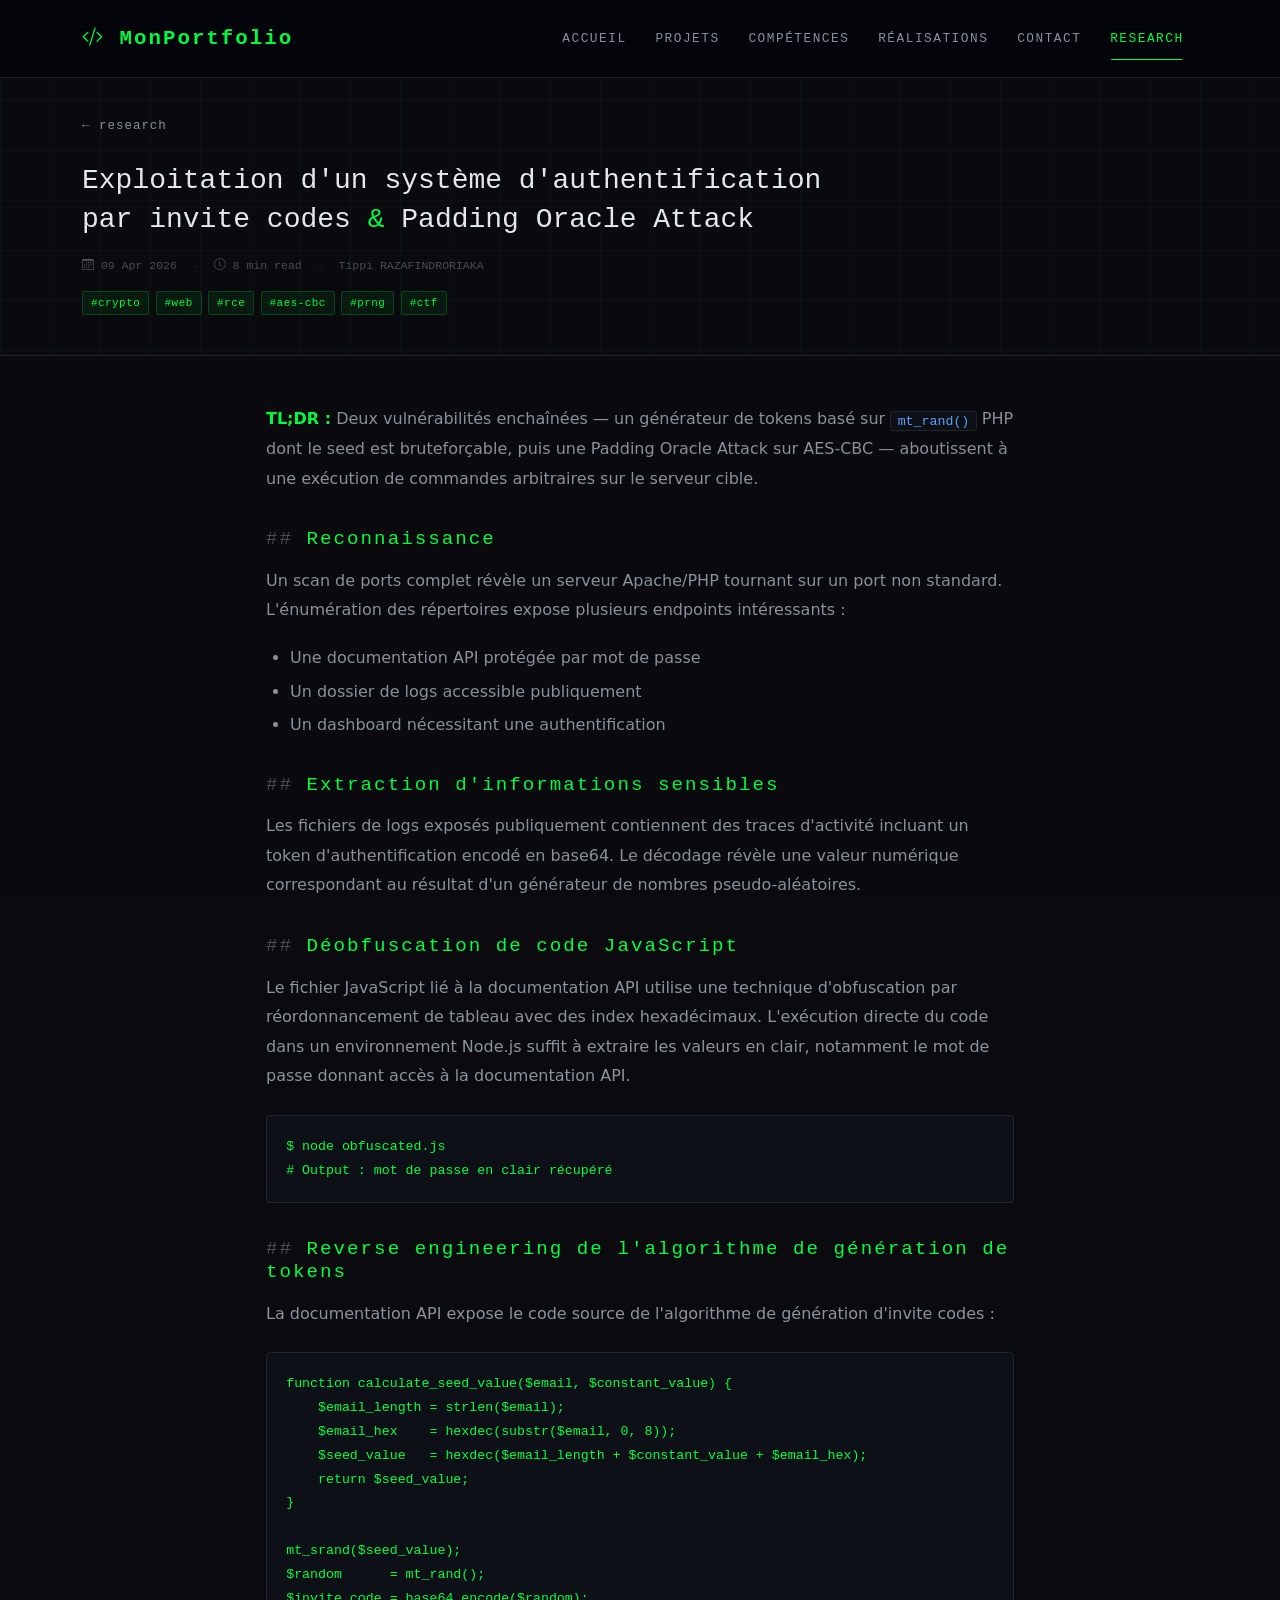
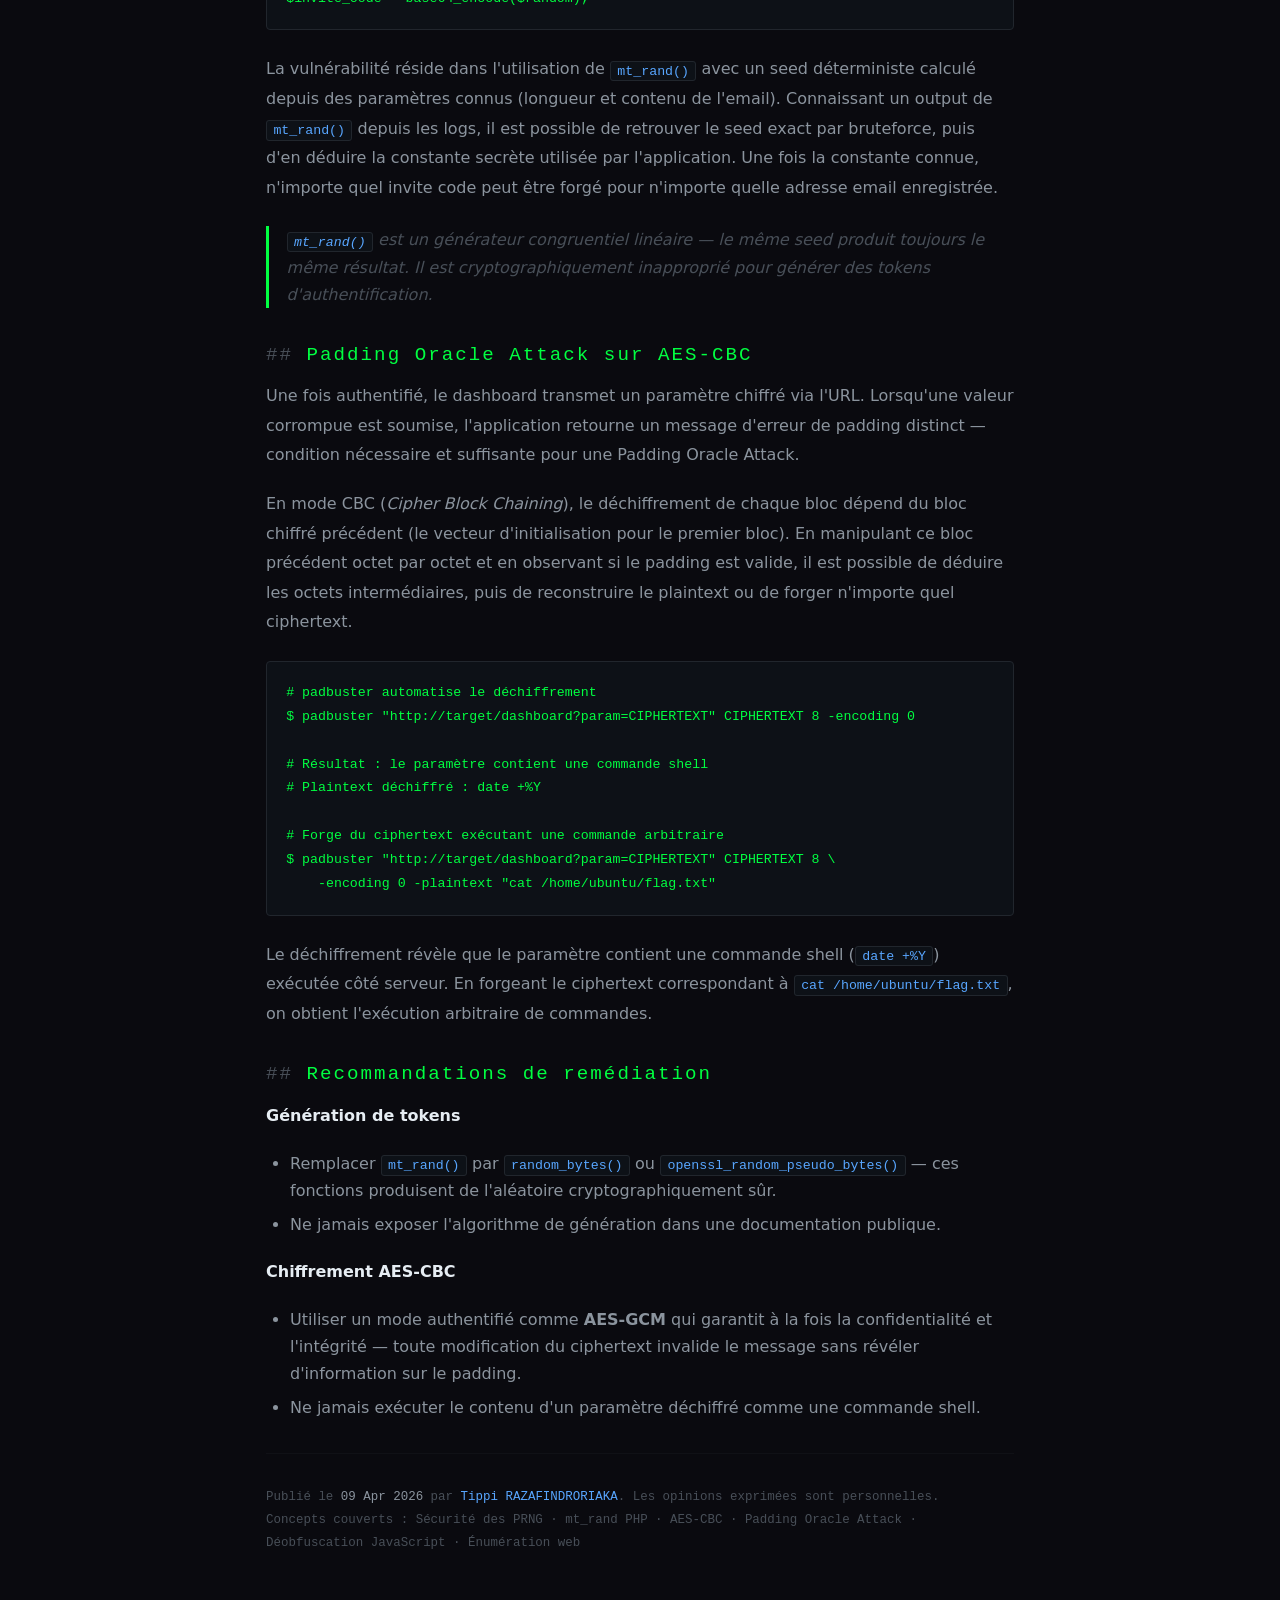
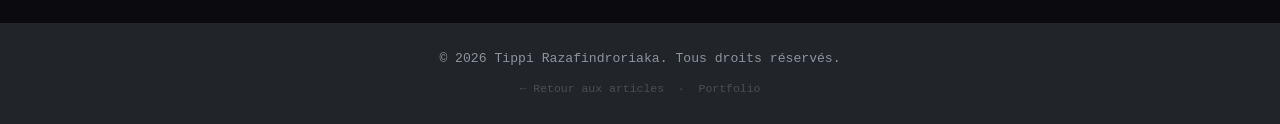
==== article-placeholder.html @ f890e747 "Maj Portfolio" ====
<!DOCTYPE html>
<html lang="fr">
<head>
    <meta charset="UTF-8">
    <meta name="viewport" content="width=device-width, initial-scale=1.0">
    <meta name="description" content="Exploitation d'un système d'authentification par invite codes et Padding Oracle Attack — Tippi RAZAFINDRORIAKA">
    <title>Invite Codes &amp; Padding Oracle Attack — Tippi RAZAFINDRORIAKA</title>

    <!-- Bootstrap CSS -->
    <link href="https://cdn.jsdelivr.net/npm/bootstrap@5.3.2/dist/css/bootstrap.min.css" rel="stylesheet">

    <!-- Bootstrap Icons -->
    <link rel="stylesheet" href="https://cdn.jsdelivr.net/npm/bootstrap-icons@1.11.1/font/bootstrap-icons.css">

    <!-- Custom CSS -->
    <link rel="stylesheet" href="css/style.css">
</head>
<body>

    <!-- Navigation -->
    <nav class="navbar navbar-expand-lg navbar-dark bg-dark fixed-top">
        <div class="container">
            <a class="navbar-brand" href="index.html">
                <i class="bi bi-code-slash"></i> MonPortfolio
            </a>

            <button class="navbar-toggler" type="button" data-bs-toggle="collapse" data-bs-target="#navbarNav">
                <span class="navbar-toggler-icon"></span>
            </button>

            <div class="collapse navbar-collapse" id="navbarNav">
                <ul class="navbar-nav ms-auto">
                    <li class="nav-item">
                        <a class="nav-link" href="index.html#accueil">Accueil</a>
                    </li>
                    <li class="nav-item">
                        <a class="nav-link" href="index.html#projets">Projets</a>
                    </li>
                    <li class="nav-item">
                        <a class="nav-link" href="index.html#competences">Compétences</a>
                    </li>
                    <li class="nav-item">
                        <a class="nav-link" href="index.html#realisations">Réalisations</a>
                    </li>
                    <li class="nav-item">
                        <a class="nav-link" href="index.html#contact">Contact</a>
                    </li>
                    <li class="nav-item">
                        <a class="nav-link active" href="research.html">Research</a>
                    </li>
                </ul>
            </div>
        </div>
    </nav>

    <!-- Article Header -->
    <header class="article-page-header">
        <div class="container">
            <a href="research.html" class="back-link d-inline-block mb-4">research</a>

            <!-- ════════════════════════════════════════════════
                 MODIFIEZ : titre, date, tags, temps de lecture
                 ════════════════════════════════════════════════ -->
            <h1 style="font-family: var(--font-mono); font-size: clamp(1.2rem, 2.8vw, 1.75rem); color: var(--text-primary); line-height: 1.4;">
                Exploitation d'un système d'authentification<br>
                par invite codes <span style="color: var(--accent-green);">&amp;</span> Padding Oracle Attack
            </h1>

            <div class="article-meta mt-3">
                <span><i class="bi bi-calendar3"></i> 09 Apr 2026</span>
                <span class="sep">·</span>
                <span><i class="bi bi-clock"></i> 8 min read</span>
                <span class="sep">·</span>
                <span>Tippi RAZAFINDRORIAKA</span>
            </div>

            <div class="article-tags mt-3">
                <span class="tag">#crypto</span>
                <span class="tag">#web</span>
                <span class="tag">#rce</span>
                <span class="tag">#aes-cbc</span>
                <span class="tag">#prng</span>
                <span class="tag">#ctf</span>
            </div>
        </div>
    </header>

    <!-- Article Body -->
    <main style="background-color: var(--bg-primary);">
        <div class="container">
            <article class="article-content">

                <p>
                    <strong style="color: var(--accent-green);">TL;DR :</strong>
                    Deux vulnérabilités enchaînées — un générateur de tokens basé sur <code>mt_rand()</code> PHP
                    dont le seed est bruteforçable, puis une Padding Oracle Attack sur AES-CBC —
                    aboutissent à une exécution de commandes arbitraires sur le serveur cible.
                </p>

                <h2>Reconnaissance</h2>
                <p>
                    Un scan de ports complet révèle un serveur Apache/PHP tournant sur un port non standard.
                    L'énumération des répertoires expose plusieurs endpoints intéressants :
                </p>
                <ul>
                    <li>Une documentation API protégée par mot de passe</li>
                    <li>Un dossier de logs accessible publiquement</li>
                    <li>Un dashboard nécessitant une authentification</li>
                </ul>

                <h2>Extraction d'informations sensibles</h2>
                <p>
                    Les fichiers de logs exposés publiquement contiennent des traces d'activité incluant
                    un token d'authentification encodé en base64. Le décodage révèle une valeur numérique
                    correspondant au résultat d'un générateur de nombres pseudo-aléatoires.
                </p>

                <h2>Déobfuscation de code JavaScript</h2>
                <p>
                    Le fichier JavaScript lié à la documentation API utilise une technique d'obfuscation
                    par réordonnancement de tableau avec des index hexadécimaux. L'exécution directe
                    du code dans un environnement Node.js suffit à extraire les valeurs en clair,
                    notamment le mot de passe donnant accès à la documentation API.
                </p>
                <pre><code>$ node obfuscated.js
# Output : mot de passe en clair récupéré</code></pre>

                <h2>Reverse engineering de l'algorithme de génération de tokens</h2>
                <p>
                    La documentation API expose le code source de l'algorithme de génération d'invite codes :
                </p>
                <pre><code class="language-php">function calculate_seed_value($email, $constant_value) {
    $email_length = strlen($email);
    $email_hex    = hexdec(substr($email, 0, 8));
    $seed_value   = hexdec($email_length + $constant_value + $email_hex);
    return $seed_value;
}

mt_srand($seed_value);
$random      = mt_rand();
$invite_code = base64_encode($random);</code></pre>
                <p>
                    La vulnérabilité réside dans l'utilisation de <code>mt_rand()</code> avec un seed déterministe
                    calculé depuis des paramètres connus (longueur et contenu de l'email).
                    Connaissant un output de <code>mt_rand()</code> depuis les logs, il est possible de retrouver
                    le seed exact par bruteforce, puis d'en déduire la constante secrète utilisée par l'application.
                    Une fois la constante connue, n'importe quel invite code peut être forgé pour n'importe quelle
                    adresse email enregistrée.
                </p>
                <blockquote>
                    <code>mt_rand()</code> est un générateur congruentiel linéaire — le même seed produit toujours
                    le même résultat. Il est cryptographiquement inapproprié pour générer des tokens d'authentification.
                </blockquote>

                <h2>Padding Oracle Attack sur AES-CBC</h2>
                <p>
                    Une fois authentifié, le dashboard transmet un paramètre chiffré via l'URL. Lorsqu'une valeur
                    corrompue est soumise, l'application retourne un message d'erreur de padding distinct —
                    condition nécessaire et suffisante pour une Padding Oracle Attack.
                </p>
                <p>
                    En mode CBC (<em>Cipher Block Chaining</em>), le déchiffrement de chaque bloc dépend du bloc chiffré
                    précédent (le vecteur d'initialisation pour le premier bloc). En manipulant ce bloc précédent
                    octet par octet et en observant si le padding est valide, il est possible de déduire les octets
                    intermédiaires, puis de reconstruire le plaintext ou de forger n'importe quel ciphertext.
                </p>
                <pre><code># padbuster automatise le déchiffrement
$ padbuster "http://target/dashboard?param=CIPHERTEXT" CIPHERTEXT 8 -encoding 0

# Résultat : le paramètre contient une commande shell
# Plaintext déchiffré : date +%Y

# Forge du ciphertext exécutant une commande arbitraire
$ padbuster "http://target/dashboard?param=CIPHERTEXT" CIPHERTEXT 8 \
    -encoding 0 -plaintext "cat /home/ubuntu/flag.txt"</code></pre>
                <p>
                    Le déchiffrement révèle que le paramètre contient une commande shell (<code>date +%Y</code>)
                    exécutée côté serveur. En forgeant le ciphertext correspondant à
                    <code>cat /home/ubuntu/flag.txt</code>, on obtient l'exécution arbitraire de commandes.
                </p>

                <h2>Recommandations de remédiation</h2>
                <p><strong style="color: var(--text-primary);">Génération de tokens</strong></p>
                <ul>
                    <li>
                        Remplacer <code>mt_rand()</code> par <code>random_bytes()</code> ou
                        <code>openssl_random_pseudo_bytes()</code> — ces fonctions produisent de l'aléatoire
                        cryptographiquement sûr.
                    </li>
                    <li>Ne jamais exposer l'algorithme de génération dans une documentation publique.</li>
                </ul>
                <p><strong style="color: var(--text-primary);">Chiffrement AES-CBC</strong></p>
                <ul>
                    <li>
                        Utiliser un mode authentifié comme <strong>AES-GCM</strong> qui garantit à la fois la
                        confidentialité et l'intégrité — toute modification du ciphertext invalide le message
                        sans révéler d'information sur le padding.
                    </li>
                    <li>Ne jamais exécuter le contenu d'un paramètre déchiffré comme une commande shell.</li>
                </ul>

                <hr>

                <p style="font-family: var(--font-mono); font-size: 0.78rem; color: var(--text-muted);">
                    Publié le <span style="color: var(--text-secondary);">09 Apr 2026</span>
                    par <a href="index.html">Tippi RAZAFINDRORIAKA</a>.
                    Les opinions exprimées sont personnelles.<br>
                    <span style="color: var(--text-muted);">Concepts couverts :</span>
                    Sécurité des PRNG · mt_rand PHP · AES-CBC · Padding Oracle Attack ·
                    Déobfuscation JavaScript · Énumération web
                </p>

            </article>
        </div>
    </main>

    <!-- Footer -->
    <footer class="bg-dark text-white py-4">
        <div class="container text-center">
            <p class="mb-2">&copy; 2026 Tippi Razafindroriaka. Tous droits réservés.</p>
            <p class="mb-0">
                <small>
                    <a href="research.html" style="color: var(--text-muted); text-decoration: none;">← Retour aux articles</a>
                    &nbsp;·&nbsp;
                    <a href="index.html" style="color: var(--text-muted); text-decoration: none;">Portfolio</a>
                </small>
            </p>
        </div>
    </footer>

    <!-- Bootstrap JS -->
    <script src="https://cdn.jsdelivr.net/npm/bootstrap@5.3.2/dist/js/bootstrap.bundle.min.js"></script>

    <script>
        const navbar = document.querySelector('.navbar');
        window.addEventListener('scroll', () => {
            navbar.style.boxShadow = window.pageYOffset > 50
                ? '0 4px 20px rgba(0,0,0,0.5)'
                : 'none';
        });
    </script>
</body>
</html>
---- css/style.css ----
/* =============================================================
   Portfolio - Tippi RAZAFINDRORIAKA
   Theme : Security Researcher / Terminal / Cybersecurity
   ============================================================= */

:root {
    --bg-primary:       #0a0a0f;
    --bg-secondary:     #0d1117;
    --bg-card:          #161b22;
    --bg-card-hover:    #1c2128;
    --accent-green:     #00ff41;
    --accent-green-dim: #00cc33;
    --accent-blue:      #58a6ff;
    --accent-red:       #f85149;
    --text-primary:     #e6edf3;
    --text-secondary:   #8b949e;
    --text-muted:       #484f58;
    --border-color:     #21262d;
    --border-accent:    rgba(0, 255, 65, 0.25);
    --font-mono:        'Courier New', Consolas, 'Fira Code', monospace;
    --font-body:        'Segoe UI', system-ui, -apple-system, sans-serif;
    --transition:       all 0.3s ease;
}

/* ── Reset & Base ──────────────────────────────────────────── */
* { margin: 0; padding: 0; box-sizing: border-box; }

html { scroll-behavior: smooth; }

body {
    font-family: var(--font-body);
    background-color: var(--bg-primary);
    color: var(--text-primary);
    line-height: 1.7;
}

/* Scanline overlay — subtle CRT effect */
body::after {
    content: '';
    position: fixed;
    inset: 0;
    background: repeating-linear-gradient(
        0deg,
        transparent,
        transparent 2px,
        rgba(0, 0, 0, 0.04) 2px,
        rgba(0, 0, 0, 0.04) 4px
    );
    pointer-events: none;
    z-index: 9999;
}

/* ── Typography ────────────────────────────────────────────── */
h1, h2, h3, h4, h5, h6 {
    font-family: var(--font-mono);
    color: var(--text-primary);
}

/* Bootstrap utility overrides */
.text-dark  { color: var(--accent-green) !important; }
.text-muted { color: var(--text-secondary) !important; }
.bg-light   { background-color: var(--bg-secondary) !important; }

/* ── Navigation ────────────────────────────────────────────── */
.navbar {
    padding: 1rem 0;
    background-color: rgba(4, 6, 12, 0.95) !important;
    border-bottom: 1px solid var(--border-color);
    backdrop-filter: blur(12px);
    transition: var(--transition);
}

.navbar-brand {
    font-family: var(--font-mono);
    font-weight: bold;
    font-size: 1.3rem;
    color: var(--accent-green) !important;
    letter-spacing: 2px;
    transition: var(--transition);
}

.navbar-brand:hover {
    text-shadow: 0 0 14px var(--accent-green);
}

.nav-link {
    font-family: var(--font-mono);
    font-size: 0.8rem;
    font-weight: 500;
    letter-spacing: 1.5px;
    color: var(--text-secondary) !important;
    margin: 0 0.4rem;
    text-transform: uppercase;
    transition: var(--transition);
    position: relative;
}

.nav-link:hover,
.nav-link.active {
    color: var(--accent-green) !important;
}

.nav-link::after {
    content: '';
    position: absolute;
    width: 0;
    height: 1px;
    bottom: -2px;
    left: 50%;
    background-color: var(--accent-green);
    transition: var(--transition);
    transform: translateX(-50%);
}

.nav-link:hover::after,
.nav-link.active::after {
    width: 80%;
}

.navbar-toggler {
    border-color: var(--border-accent);
}
.navbar-toggler-icon {
    filter: brightness(0) saturate(100%) invert(55%) sepia(90%)
            saturate(500%) hue-rotate(88deg) brightness(115%);
}

/* ── Hero Section ──────────────────────────────────────────── */
.hero-section {
    background-color: var(--bg-primary);
    color: var(--text-primary);
    padding-top: 80px;
    position: relative;
    overflow: hidden;
    min-height: 100vh;
}

/* Remove old wave SVG */
.hero-section::before { display: none; }

/* Animated grid background */
.hero-section::after {
    content: '';
    position: absolute;
    inset: 0;
    background-image:
        linear-gradient(rgba(0, 255, 65, 0.04) 1px, transparent 1px),
        linear-gradient(90deg, rgba(0, 255, 65, 0.04) 1px, transparent 1px);
    background-size: 50px 50px;
    pointer-events: none;
    z-index: 0;
}

.hero-section .container {
    position: relative;
    z-index: 2;
}

/* Canvas for particle network */
#particles-canvas {
    position: absolute;
    top: 0; left: 0;
    width: 100%; height: 100%;
    z-index: 1;
    pointer-events: none;
}

/* ── Glitch Effect ─────────────────────────────────────────── */
.glitch {
    position: relative;
    display: inline-block;
}

.glitch::before,
.glitch::after {
    content: attr(data-text);
    position: absolute;
    inset: 0;
    clip-path: polygon(0 0, 100% 0, 100% 35%, 0 35%);
}

.glitch::before {
    animation: glitch-top 4s infinite linear;
    color: var(--accent-green);
    left: -2px;
    text-shadow: -2px 0 var(--accent-blue);
}

.glitch::after {
    animation: glitch-bottom 4s infinite linear;
    color: var(--accent-blue);
    left: 2px;
    clip-path: polygon(0 65%, 100% 65%, 100% 100%, 0 100%);
    text-shadow: -2px 0 var(--accent-green);
}

@keyframes glitch-top {
    0%, 92%, 100% { transform: translate(0); opacity: 0; }
    93% { transform: translate(-3px, -1px); opacity: 0.8; }
    95% { transform: translate(3px, 1px);  opacity: 0.8; }
    97% { transform: translate(-1px, 0);   opacity: 0.5; }
}

@keyframes glitch-bottom {
    0%, 89%, 100% { transform: translate(0); opacity: 0; }
    90% { transform: translate(3px,  2px);  opacity: 0.7; }
    92% { transform: translate(-3px, -2px); opacity: 0.7; }
    94% { transform: translate(2px,  1px);  opacity: 0.4; }
}

/* Terminal cursor blink */
.terminal-cursor {
    display: inline-block;
    width: 10px;
    height: 1.1em;
    background: var(--accent-green);
    vertical-align: text-bottom;
    margin-left: 2px;
    animation: blink 1s step-end infinite;
}

@keyframes blink {
    0%, 100% { opacity: 1; }
    50%       { opacity: 0; }
}

/* Terminal command lead block */
.terminal-lead {
    font-family: var(--font-mono);
    font-size: 0.95rem;
    color: var(--accent-green);
    background: rgba(0, 255, 65, 0.05);
    border: 1px solid var(--border-accent);
    border-radius: 4px;
    padding: 0.7rem 1.1rem;
    margin-bottom: 1.5rem;
    display: inline-block;
}

.terminal-lead .prompt {
    color: var(--text-muted);
    user-select: none;
    margin-right: 0.5rem;
}

.hero-section .display-3 {
    font-family: var(--font-mono);
    font-size: clamp(1.6rem, 4vw, 2.6rem);
    line-height: 1.3;
}

.hero-section .lead {
    color: var(--text-secondary);
    font-size: 1rem;
}

.hero-section p.mb-4 {
    color: var(--text-secondary);
    font-size: 0.95rem;
}

/* ── Profile Image ─────────────────────────────────────────── */
.profile-image-container {
    position: relative;
    display: inline-block;
}

.profile-image {
    width: 280px;
    height: 280px;
    object-fit: cover;
    border: 2px solid var(--accent-green);
    border-radius: 50%;
    filter: grayscale(20%) contrast(1.05);
    transition: var(--transition);
    box-shadow: 0 0 30px rgba(0, 255, 65, 0.15);
}

.profile-image:hover {
    box-shadow: 0 0 50px rgba(0, 255, 65, 0.35);
    transform: scale(1.03);
    filter: grayscale(0%) contrast(1.1);
}

/* Pulsing ring around photo */
.profile-image-container::before {
    content: '';
    position: absolute;
    width: 310px;
    height: 310px;
    border: 1px solid rgba(0, 255, 65, 0.25);
    border-radius: 50%;
    top: 50%;
    left: 50%;
    transform: translate(-50%, -50%);
    animation: pulse 2.5s ease-in-out infinite;
}

@keyframes pulse {
    0%, 100% { transform: translate(-50%, -50%) scale(1);    opacity: 0.5; }
    50%       { transform: translate(-50%, -50%) scale(1.08); opacity: 0.1; }
}

/* ── Sections ──────────────────────────────────────────────── */
section { padding: 80px 0; }

section h2 {
    font-family: var(--font-mono);
    font-size: 1.5rem;
    font-weight: 700;
    letter-spacing: 4px;
    text-transform: uppercase;
    color: var(--text-primary);
    position: relative;
    padding-bottom: 14px;
    margin-bottom: 3rem !important;
}

section h2::after {
    content: '';
    position: absolute;
    width: 50px;
    height: 2px;
    background: var(--accent-green);
    bottom: 0;
    left: 50%;
    transform: translateX(-50%);
    box-shadow: 0 0 10px rgba(0, 255, 65, 0.6);
}

/* ── Buttons ───────────────────────────────────────────────── */
.btn-primary {
    background-color: transparent !important;
    border: 1px solid var(--accent-green) !important;
    color: var(--accent-green) !important;
    font-family: var(--font-mono);
    letter-spacing: 1.5px;
    font-size: 0.8rem;
    text-transform: uppercase;
    transition: var(--transition);
}
.btn-primary:hover {
    background-color: var(--accent-green) !important;
    color: var(--bg-primary) !important;
    box-shadow: 0 0 20px rgba(0, 255, 65, 0.35);
}

.btn-outline-light {
    border: 1px solid var(--text-muted) !important;
    color: var(--text-secondary) !important;
    font-family: var(--font-mono);
    letter-spacing: 1.5px;
    font-size: 0.8rem;
    text-transform: uppercase;
    background: transparent !important;
    transition: var(--transition);
}
.btn-outline-light:hover {
    background-color: var(--text-secondary) !important;
    color: var(--bg-primary) !important;
}

.btn-outline-primary {
    border: 1px solid var(--accent-green) !important;
    color: var(--accent-green) !important;
    background: transparent !important;
    font-family: var(--font-mono);
    font-size: 0.78rem;
    transition: var(--transition);
}
.btn-outline-primary:hover {
    background-color: var(--accent-green) !important;
    color: var(--bg-primary) !important;
}

.btn-dark {
    background-color: var(--bg-card) !important;
    border: 1px solid var(--border-color) !important;
    color: var(--text-primary) !important;
    font-family: var(--font-mono);
    transition: var(--transition);
}
.btn-dark:hover {
    border-color: var(--accent-green) !important;
    color: var(--accent-green) !important;
}

.btn-primary:focus,
.btn-outline-primary:focus,
.btn-dark:focus,
.btn-outline-light:focus {
    outline: 2px solid var(--accent-green);
    outline-offset: 2px;
    box-shadow: none !important;
}

/* ── Cards ─────────────────────────────────────────────────── */
.card {
    background-color: var(--bg-card) !important;
    border: 1px solid var(--border-color) !important;
    color: var(--text-primary) !important;
    transition: var(--transition);
}
.card:hover { transform: none; }
.card-title { color: var(--text-primary) !important; }
.card-text  { color: var(--text-secondary) !important; }

/* ── Project cards ─────────────────────────────────────────── */
.project-card {
    transition: transform 0.3s ease, box-shadow 0.3s ease, border-color 0.3s ease;
    border: 1px solid var(--border-color) !important;
    overflow: hidden;
}
.project-card:hover {
    transform: translateY(-6px);
    border-color: var(--border-accent) !important;
    box-shadow: 0 8px 30px rgba(0, 255, 65, 0.08) !important;
}

.carousel-inner img {
    height: 220px;
    object-fit: cover;
    filter: brightness(0.8) saturate(0.6);
    transition: filter 0.3s ease;
}
.project-card:hover .carousel-inner img {
    filter: brightness(0.95) saturate(1);
}

.carousel-item { transition: transform 0.6s ease-in-out; }
.carousel-fade .carousel-item       { opacity: 0; transition: opacity 0.6s ease-in-out; }
.carousel-fade .carousel-item.active{ opacity: 1; }

/* ── Badges ────────────────────────────────────────────────── */
.badge {
    font-family: var(--font-mono) !important;
    font-size: 0.68rem !important;
    letter-spacing: 0.5px;
    padding: 0.35rem 0.65rem !important;
}
.badge.bg-primary   { background-color: rgba(88, 166, 255, 0.15) !important; border: 1px solid rgba(88, 166, 255, 0.3); color: var(--accent-blue) !important; }
.badge.bg-secondary { background-color: var(--bg-secondary) !important; border: 1px solid var(--border-color); color: var(--text-secondary) !important; }
.badge.bg-success   { background-color: rgba(0, 255, 65, 0.12) !important;  border: 1px solid rgba(0, 255, 65, 0.3); color: var(--accent-green) !important; }
.badge.bg-warning   { background-color: rgba(210, 153, 34, 0.12) !important; border: 1px solid rgba(210, 153, 34, 0.3); color: #d29922 !important; }
.badge.bg-danger    { background-color: rgba(248, 81, 73, 0.12) !important;  border: 1px solid rgba(248, 81, 73, 0.3); color: var(--accent-red) !important; }
.badge.bg-info      { background-color: rgba(88, 166, 255, 0.1) !important;  border: 1px solid rgba(88, 166, 255, 0.2); color: var(--accent-blue) !important; }
.badge.bg-dark      { background-color: var(--bg-secondary) !important; border: 1px solid var(--border-color); color: var(--text-primary) !important; }
.badge.bg-light     { background-color: var(--bg-card) !important; color: var(--text-primary) !important; }

/* ── Progress bars ─────────────────────────────────────────── */
.progress {
    background-color: var(--bg-secondary) !important;
    border: 1px solid var(--border-color);
    height: 5px !important;
    border-radius: 2px;
}
.progress-bar {
    background-color: var(--accent-green) !important;
    box-shadow: 0 0 6px rgba(0, 255, 65, 0.5);
}
.progress-bar.bg-warning { background-color: #d29922 !important; box-shadow: 0 0 6px rgba(210,153,34,0.4); }
.progress-bar.bg-info    { background-color: var(--accent-blue) !important; box-shadow: 0 0 6px rgba(88,166,255,0.4); }
.progress-bar.bg-primary { background-color: var(--accent-blue) !important; }
.progress-bar.bg-success { background-color: var(--accent-green) !important; }
.progress-bar.bg-danger  { background-color: var(--accent-red) !important; }

/* ── Alerts (Réalisations) ─────────────────────────────────── */
.alert {
    border-left: 3px solid;
    border-radius: 4px;
    background-color: transparent;
}
.alert-success {
    border-left-color: var(--accent-green) !important;
    background-color: rgba(0, 255, 65, 0.05) !important;
    border-color: var(--border-accent) !important;
    color: var(--text-primary) !important;
}
.alert-success .alert-heading { color: var(--accent-green) !important; font-family: var(--font-mono); }
.alert-success hr { border-color: var(--border-accent) !important; }
.alert-success p  { color: var(--text-secondary) !important; }
.alert-info {
    border-left-color: var(--accent-blue) !important;
    background-color: rgba(88, 166, 255, 0.05) !important;
    border-color: rgba(88, 166, 255, 0.2) !important;
    color: var(--text-primary) !important;
}
.border-primary { border-color: var(--border-accent) !important; }

/* ── Contact section ───────────────────────────────────────── */
#contact .card { border-radius: 4px; }

.social-links a {
    transition: var(--transition);
    text-decoration: none;
}
.social-links a:hover {
    transform: translateY(-3px);
    box-shadow: 0 6px 20px rgba(0, 255, 65, 0.15);
}

.form-label {
    font-family: var(--font-mono);
    font-size: 0.75rem;
    text-transform: uppercase;
    letter-spacing: 1px;
    color: var(--text-muted);
}

.form-control {
    background-color: var(--bg-secondary) !important;
    border: 1px solid var(--border-color) !important;
    color: var(--text-primary) !important;
    font-family: var(--font-mono);
    border-radius: 3px;
    padding: 0.65rem 0.85rem;
    transition: var(--transition);
}
.form-control:focus {
    border-color: var(--accent-green) !important;
    box-shadow: 0 0 0 2px rgba(0, 255, 65, 0.12) !important;
    background-color: var(--bg-card) !important;
}
.form-control::placeholder { color: var(--text-muted) !important; }
textarea.form-control { resize: vertical; }

/* ── Footer ────────────────────────────────────────────────── */
footer {
    background-color: var(--bg-secondary) !important;
    border-top: 1px solid var(--border-color);
    color: var(--text-secondary) !important;
    font-family: var(--font-mono);
    font-size: 0.82rem;
}
footer p     { color: var(--text-secondary) !important; }
footer small { color: var(--text-muted) !important; }

/* ── Entry animations ──────────────────────────────────────── */
@keyframes fadeInUp {
    from { opacity: 0; transform: translateY(20px); }
    to   { opacity: 1; transform: translateY(0); }
}
.fade-in-up { animation: fadeInUp 0.5s ease-out; }

/* ── Research / Blog pages ─────────────────────────────────── */
.research-header {
    padding: 120px 0 60px;
    background-color: var(--bg-primary);
    position: relative;
    overflow: hidden;
}
.research-header::after {
    content: '';
    position: absolute;
    inset: 0;
    background-image:
        linear-gradient(rgba(0, 255, 65, 0.04) 1px, transparent 1px),
        linear-gradient(90deg, rgba(0, 255, 65, 0.04) 1px, transparent 1px);
    background-size: 50px 50px;
    pointer-events: none;
    z-index: 0;
}
.research-header .container { position: relative; z-index: 1; }
.research-header h1 {
    font-family: var(--font-mono);
    font-size: clamp(1.4rem, 3vw, 2rem);
    letter-spacing: 5px;
    text-transform: uppercase;
    color: var(--text-primary);
}
.research-header h1 .hl { color: var(--accent-green); }
.research-header p {
    font-family: var(--font-mono);
    color: var(--text-secondary);
    font-size: 0.85rem;
}

/* Article list card */
.article-card {
    display: block;
    background-color: var(--bg-card);
    border: 1px solid var(--border-color);
    border-radius: 4px;
    padding: 1.5rem;
    transition: var(--transition);
    position: relative;
    overflow: hidden;
    text-decoration: none;
    color: inherit;
    margin-bottom: 1.2rem;
}
.article-card::before {
    content: '';
    position: absolute;
    left: 0; top: 0; bottom: 0;
    width: 3px;
    background: var(--accent-green);
    transform: scaleY(0);
    transform-origin: bottom;
    transition: transform 0.3s ease;
}
.article-card:hover {
    border-color: var(--border-accent);
    background-color: var(--bg-card-hover);
    color: inherit;
}
.article-card:hover::before { transform: scaleY(1); }

.article-meta {
    font-family: var(--font-mono);
    font-size: 0.72rem;
    color: var(--text-muted);
    margin-bottom: 0.6rem;
}
.article-meta .sep { margin: 0 0.5rem; color: var(--border-color); }

.article-title {
    font-family: var(--font-mono);
    font-size: 1.05rem;
    color: var(--text-primary);
    margin-bottom: 0.6rem;
    transition: color 0.2s;
}
.article-card:hover .article-title { color: var(--accent-green); }
.article-description { color: var(--text-secondary); font-size: 0.88rem; margin-bottom: 1rem; }
.article-tags { display: flex; flex-wrap: wrap; gap: 0.4rem; }
.tag {
    font-family: var(--font-mono);
    font-size: 0.68rem;
    color: var(--accent-green);
    background: rgba(0, 255, 65, 0.07);
    border: 1px solid rgba(0, 255, 65, 0.2);
    border-radius: 2px;
    padding: 0.12rem 0.5rem;
    letter-spacing: 0.5px;
}

/* Article reading page */
.article-page-header {
    padding: 110px 0 40px;
    background: var(--bg-primary);
    border-bottom: 1px solid var(--border-color);
    position: relative;
}
.article-page-header::after {
    content: '';
    position: absolute;
    inset: 0;
    background-image:
        linear-gradient(rgba(0, 255, 65, 0.04) 1px, transparent 1px),
        linear-gradient(90deg, rgba(0, 255, 65, 0.04) 1px, transparent 1px);
    background-size: 50px 50px;
    pointer-events: none;
}
.article-page-header .container { position: relative; z-index: 1; }

.article-content {
    max-width: 780px;
    margin: 0 auto;
    padding: 3rem 1rem;
}
.article-content p           { color: var(--text-secondary); margin-bottom: 1.2rem; line-height: 1.85; }
.article-content h2          { font-size: 1.2rem; color: var(--accent-green); margin: 2.2rem 0 0.9rem; letter-spacing: 2px; }
.article-content h2::before  { content: '## '; color: var(--text-muted); }
.article-content h2::after   { display: none; }
.article-content h3          { font-size: 1rem; color: var(--text-primary); margin: 1.5rem 0 0.6rem; }
.article-content h3::before  { content: '### '; color: var(--text-muted); }
.article-content h3::after   { display: none; }
.article-content code        { font-family: var(--font-mono); background: var(--bg-secondary); border: 1px solid var(--border-color); padding: 0.12rem 0.4rem; border-radius: 3px; color: var(--accent-blue); font-size: 0.83em; }
.article-content pre         { background: var(--bg-secondary); border: 1px solid var(--border-color); border-radius: 4px; padding: 1.2rem; overflow-x: auto; margin: 1.5rem 0; }
.article-content pre code    { background: none; border: none; padding: 0; color: var(--accent-green); font-size: 0.83rem; line-height: 1.65; }
.article-content blockquote  { border-left: 3px solid var(--accent-green); padding-left: 1.1rem; color: var(--text-muted); font-style: italic; margin: 1.5rem 0; }
.article-content a           { color: var(--accent-blue); text-decoration: none; }
.article-content a:hover     { color: var(--accent-green); text-decoration: underline; }
.article-content ul,
.article-content ol          { color: var(--text-secondary); padding-left: 1.5rem; margin-bottom: 1.2rem; }
.article-content li          { margin-bottom: 0.4rem; }
.article-content hr          { border-color: var(--border-color) !important; margin: 2rem 0; }

.back-link {
    font-family: var(--font-mono);
    font-size: 0.78rem;
    color: var(--text-secondary);
    text-decoration: none;
    letter-spacing: 1px;
    transition: var(--transition);
}
.back-link:hover { color: var(--accent-green); }
.back-link::before { content: '← '; }

/* ── Misc UI polish ────────────────────────────────────────── */
hr { border-color: var(--border-color) !important; }

::-webkit-scrollbar       { width: 5px; }
::-webkit-scrollbar-track { background: var(--bg-primary); }
::-webkit-scrollbar-thumb { background: var(--border-color); border-radius: 3px; }
::-webkit-scrollbar-thumb:hover { background: var(--accent-green); }

::selection { background: rgba(0, 255, 65, 0.2); color: var(--text-primary); }

/* ── Accessibility ─────────────────────────────────────────── */
a:focus,
button:focus,
input:focus,
textarea:focus {
    outline: 2px solid var(--accent-green);
    outline-offset: 2px;
}

/* ── Responsive ────────────────────────────────────────────── */
@media (max-width: 992px) {
    .profile-image { width: 240px; height: 240px; }
    .profile-image-container::before { width: 268px; height: 268px; }
}

@media (max-width: 768px) {
    .hero-section { text-align: center; }
    .profile-image { width: 190px; height: 190px; margin-bottom: 2rem; }
    .profile-image-container::before { width: 216px; height: 216px; }
    section { padding: 55px 0; }
    .hero-section .btn { display: block; width: 100%; margin-bottom: 0.75rem; margin-right: 0 !important; }
    .badge { font-size: 0.62rem !important; margin: 0.2rem !important; }
}

/* ── Print ─────────────────────────────────────────────────── */
@media print {
    .navbar, .social-links, #contact form { display: none; }
    section { page-break-inside: avoid; }
    body { background: white; color: black; }
}

/* Lazy-load helper */
.lazy-load            { opacity: 0; transition: opacity 0.3s ease; }
.lazy-load.loaded     { opacity: 1; }
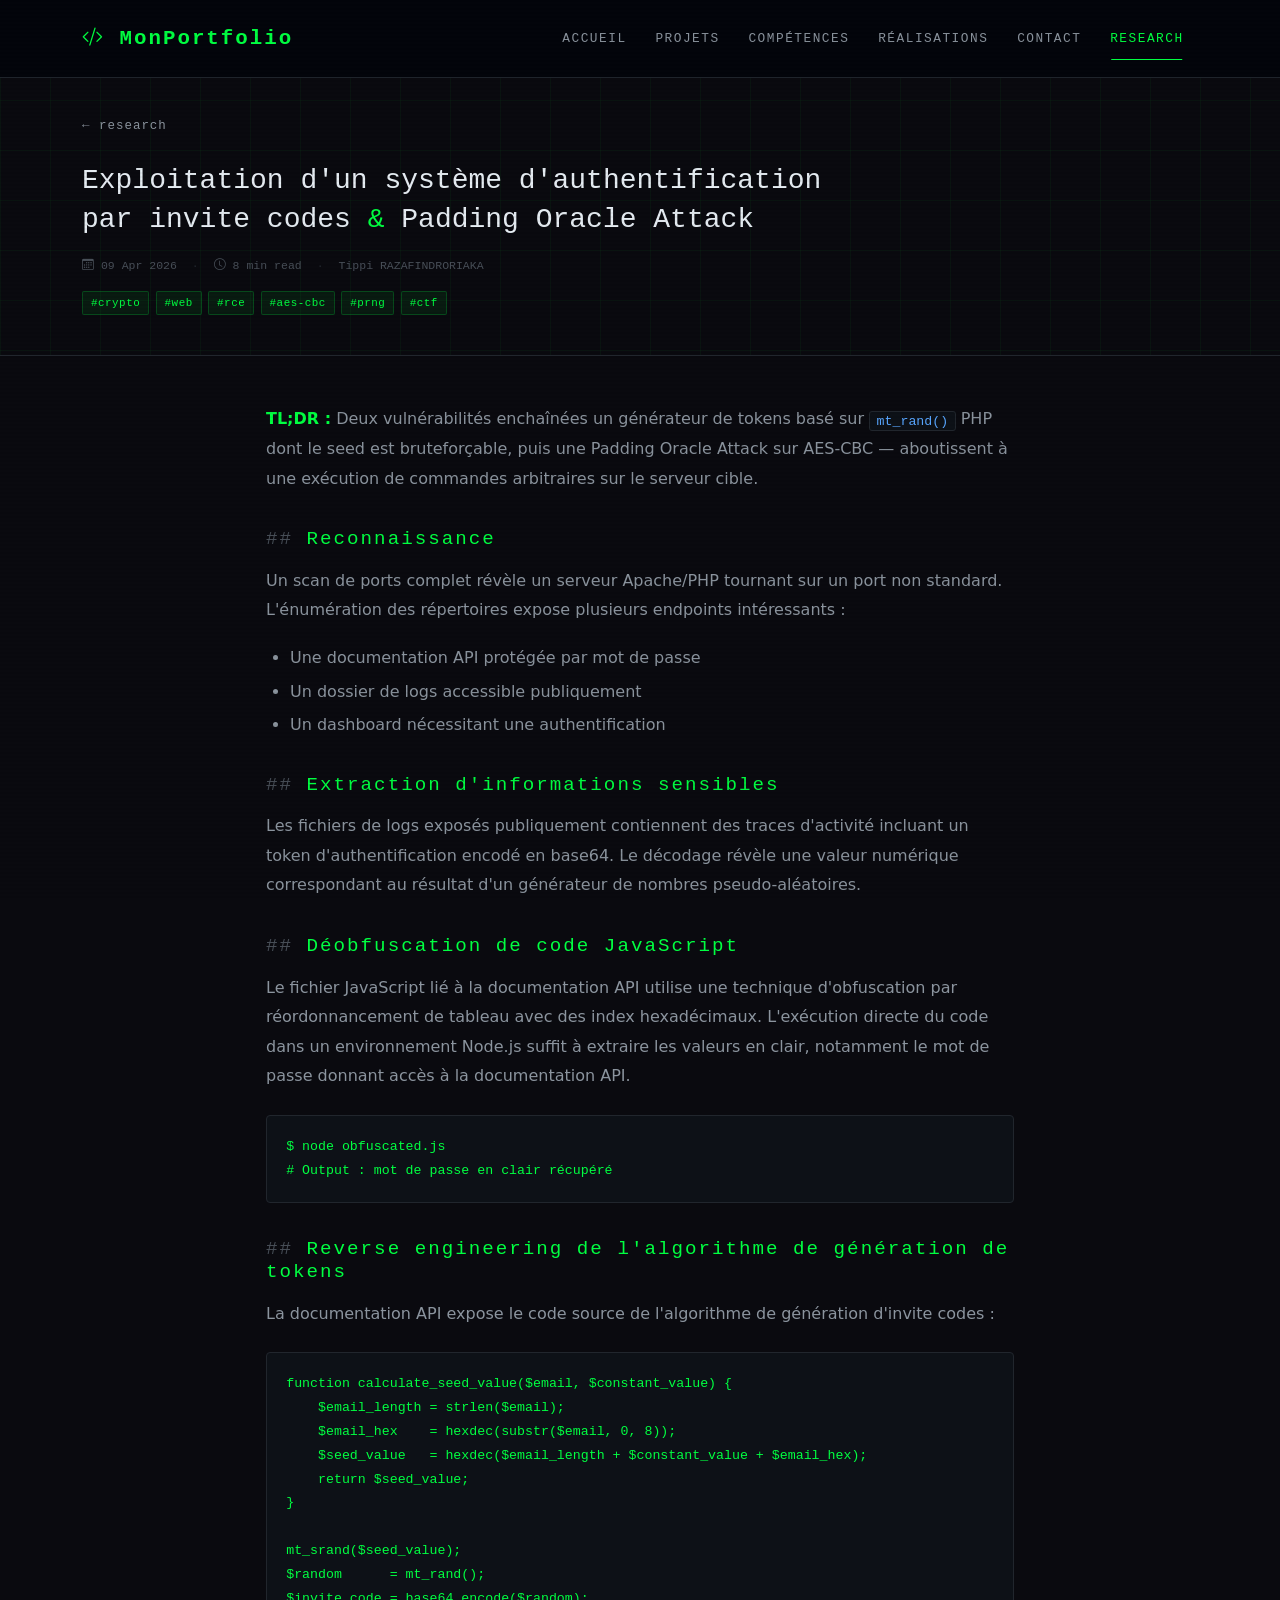
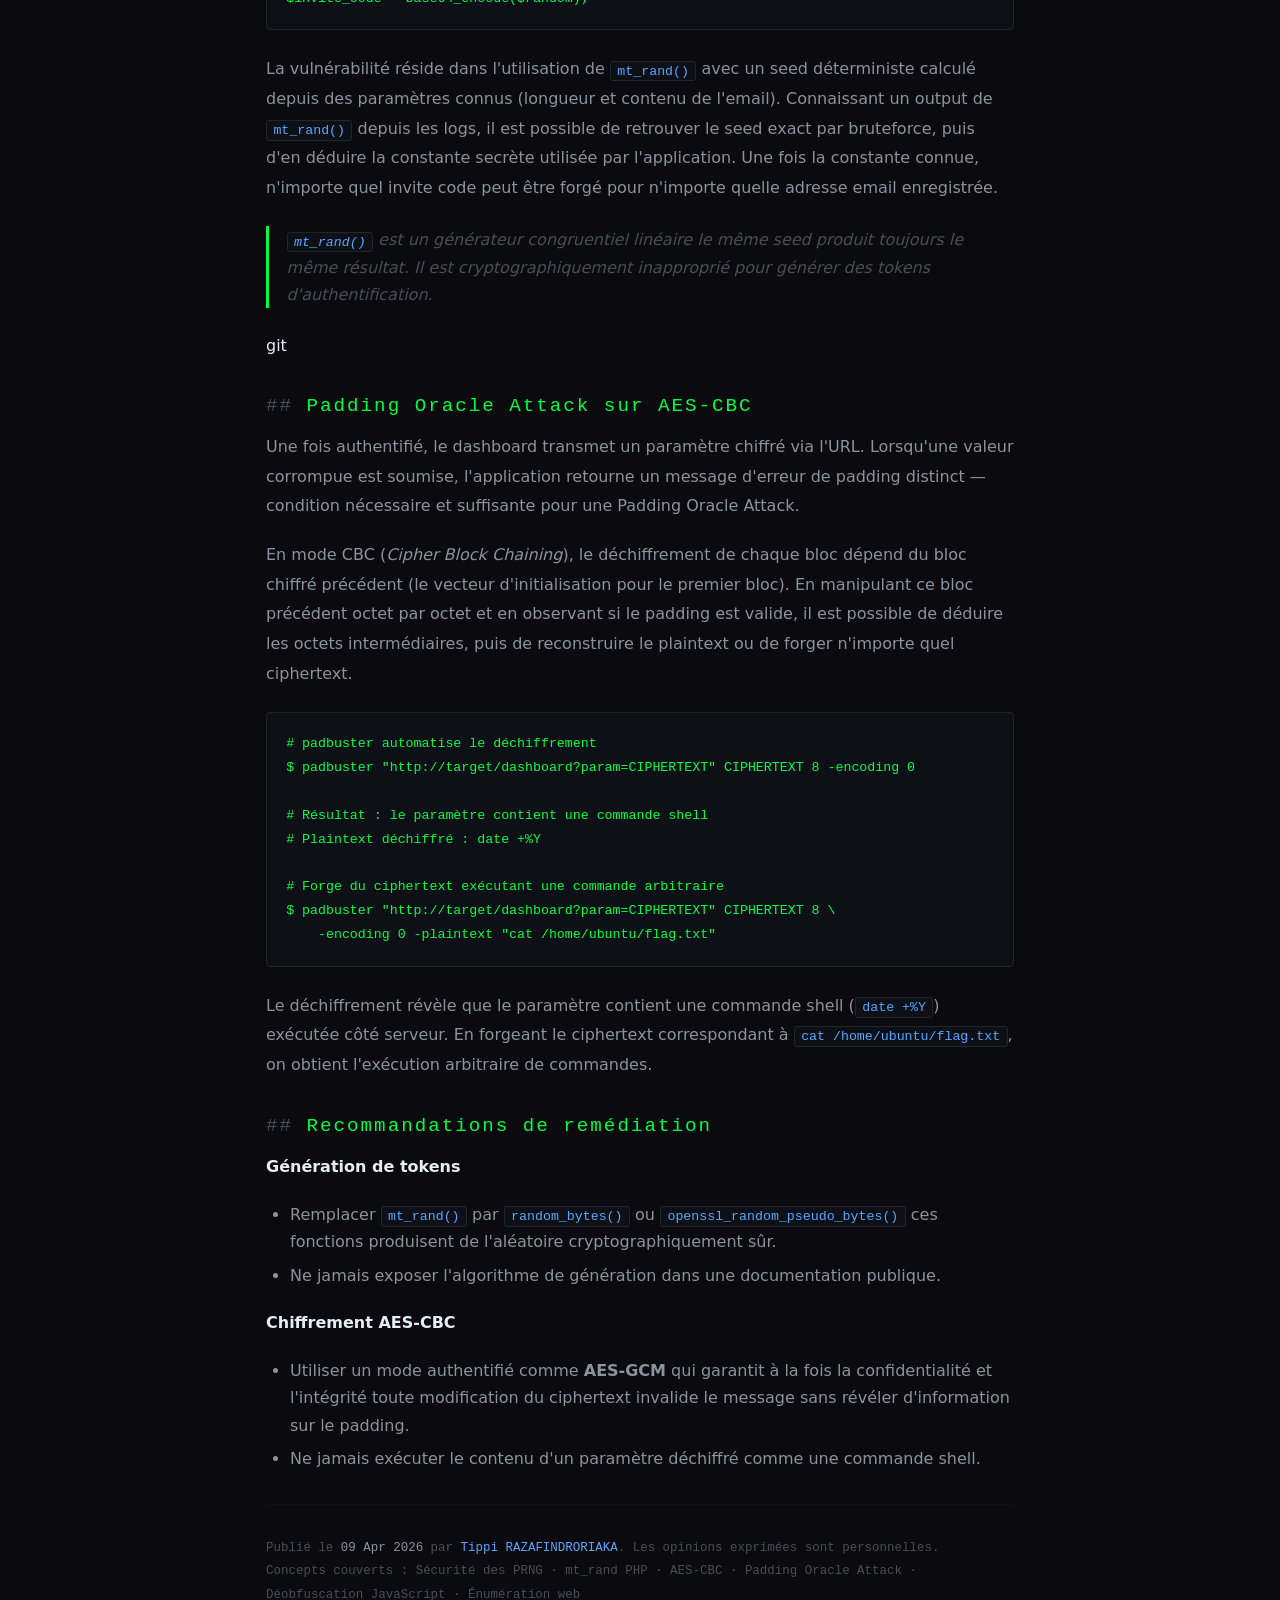
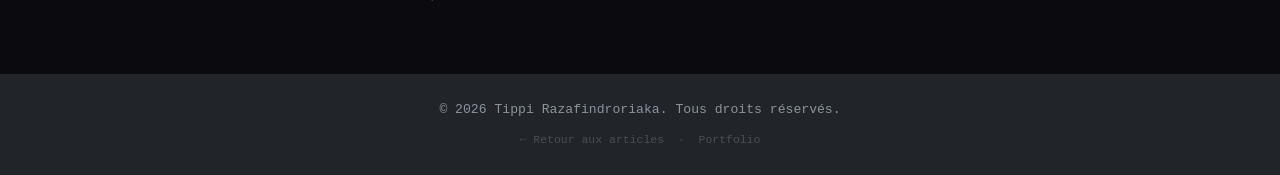
==== commit 92e1a88f: "lil modifs" ====
--- a/article-placeholder.html
+++ b/article-placeholder.html
@@ -3,8 +3,8 @@
 <head>
     <meta charset="UTF-8">
     <meta name="viewport" content="width=device-width, initial-scale=1.0">
-    <meta name="description" content="Exploitation d'un système d'authentification par invite codes et Padding Oracle Attack — Tippi RAZAFINDRORIAKA">
-    <title>Invite Codes &amp; Padding Oracle Attack — Tippi RAZAFINDRORIAKA</title>
+    <meta name="description" content="Exploitation d'un système d'authentification par invite codes et Padding Oracle Attack Tippi RAZAFINDRORIAKA">
+    <title>Invite Codes &amp; Padding Oracle Attack Tippi RAZAFINDRORIAKA</title>
 
     <!-- Bootstrap CSS -->
     <link href="https://cdn.jsdelivr.net/npm/bootstrap@5.3.2/dist/css/bootstrap.min.css" rel="stylesheet">
@@ -13,7 +13,7 @@
     <link rel="stylesheet" href="https://cdn.jsdelivr.net/npm/bootstrap-icons@1.11.1/font/bootstrap-icons.css">
 
     <!-- Custom CSS -->
-    <link rel="stylesheet" href="css/style.css">
+    <link rel="stylesheet" href="css/style.css?v=2">
 </head>
 <body>
 
@@ -92,7 +92,7 @@
 
                 <p>
                     <strong style="color: var(--accent-green);">TL;DR :</strong>
-                    Deux vulnérabilités enchaînées — un générateur de tokens basé sur <code>mt_rand()</code> PHP
+                    Deux vulnérabilités enchaînées un générateur de tokens basé sur <code>mt_rand()</code> PHP
                     dont le seed est bruteforçable, puis une Padding Oracle Attack sur AES-CBC —
                     aboutissent à une exécution de commandes arbitraires sur le serveur cible.
                 </p>
@@ -148,10 +148,10 @@
                     adresse email enregistrée.
                 </p>
                 <blockquote>
-                    <code>mt_rand()</code> est un générateur congruentiel linéaire — le même seed produit toujours
+                    <code>mt_rand()</code> est un générateur congruentiel linéaire le même seed produit toujours
                     le même résultat. Il est cryptographiquement inapproprié pour générer des tokens d'authentification.
                 </blockquote>
-
+git
                 <h2>Padding Oracle Attack sur AES-CBC</h2>
                 <p>
                     Une fois authentifié, le dashboard transmet un paramètre chiffré via l'URL. Lorsqu'une valeur
@@ -184,7 +184,7 @@
                 <ul>
                     <li>
                         Remplacer <code>mt_rand()</code> par <code>random_bytes()</code> ou
-                        <code>openssl_random_pseudo_bytes()</code> — ces fonctions produisent de l'aléatoire
+                        <code>openssl_random_pseudo_bytes()</code> ces fonctions produisent de l'aléatoire
                         cryptographiquement sûr.
                     </li>
                     <li>Ne jamais exposer l'algorithme de génération dans une documentation publique.</li>
@@ -193,7 +193,7 @@
                 <ul>
                     <li>
                         Utiliser un mode authentifié comme <strong>AES-GCM</strong> qui garantit à la fois la
-                        confidentialité et l'intégrité — toute modification du ciphertext invalide le message
+                        confidentialité et l'intégrité toute modification du ciphertext invalide le message
                         sans révéler d'information sur le padding.
                     </li>
                     <li>Ne jamais exécuter le contenu d'un paramètre déchiffré comme une commande shell.</li>
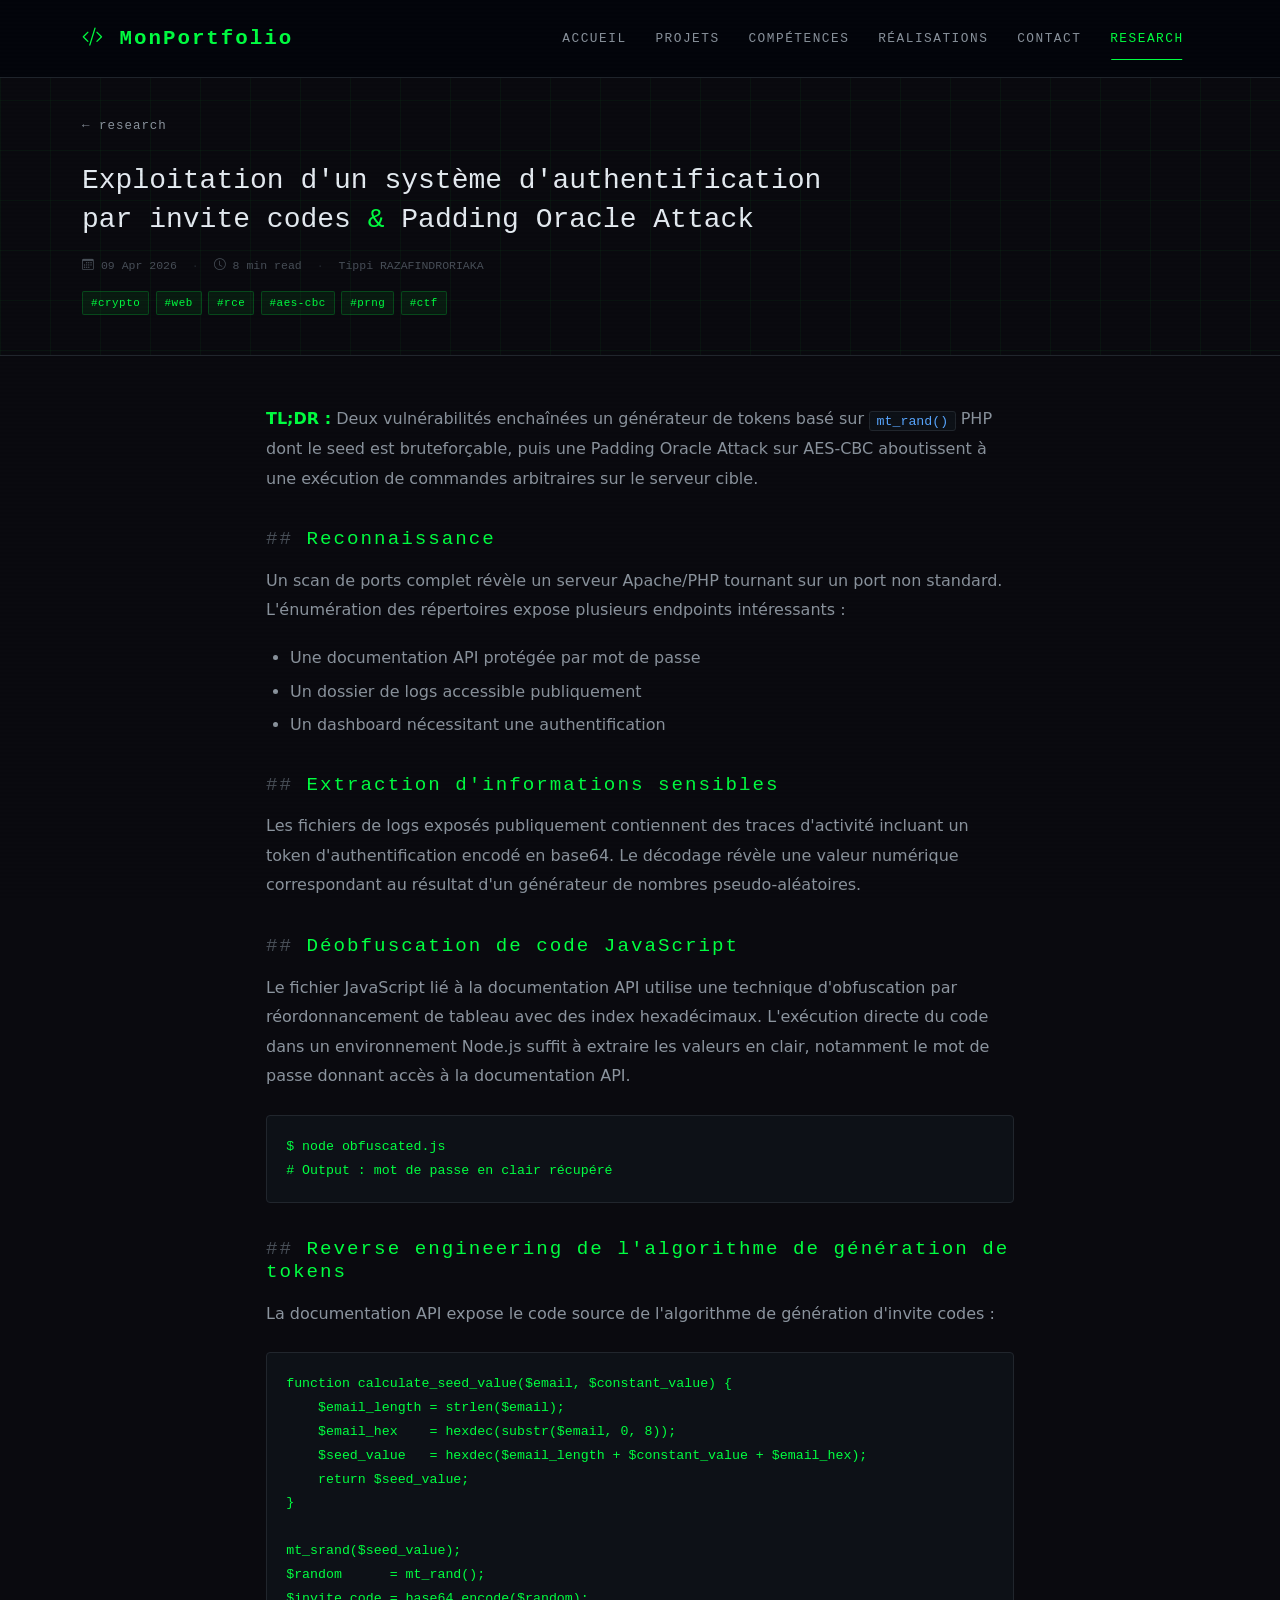
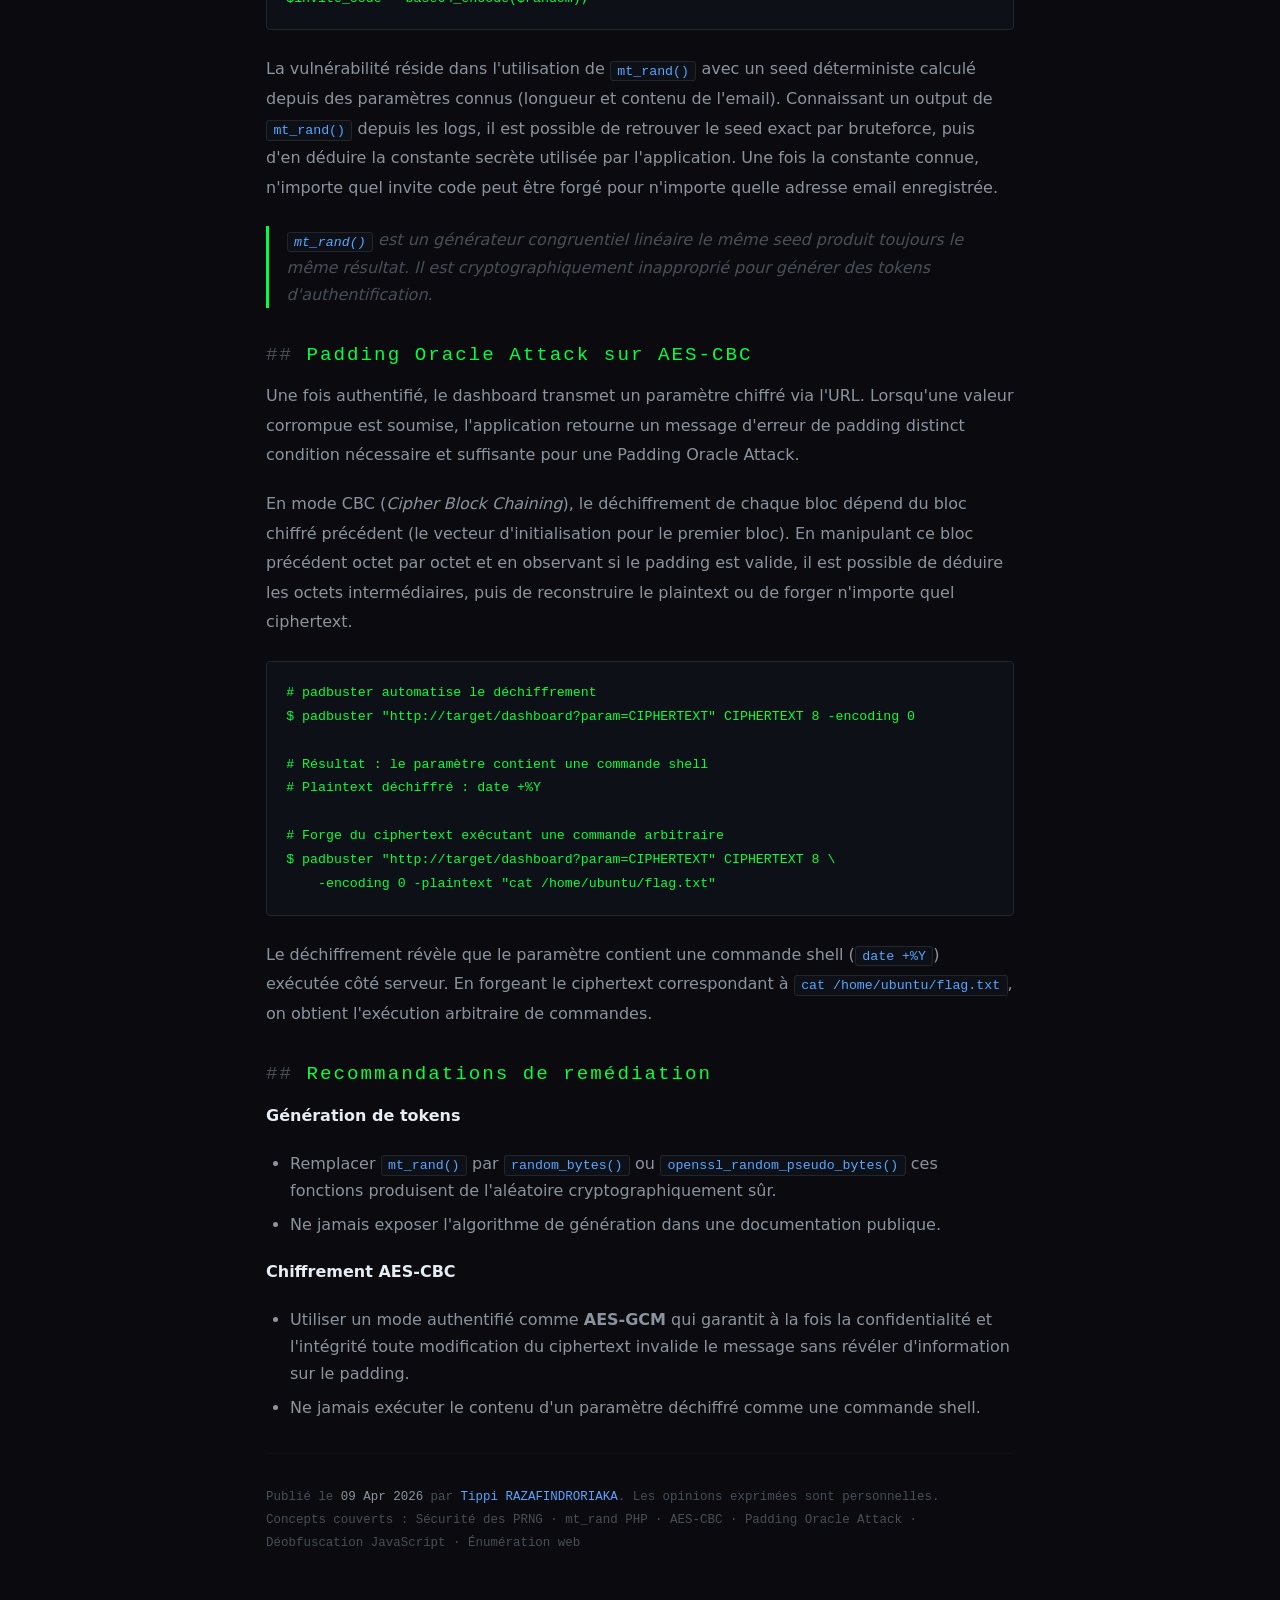
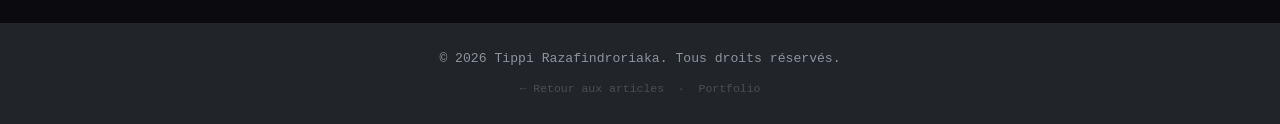
==== commit 83793990: "lil modifs 2" ====
--- a/article-placeholder.html
+++ b/article-placeholder.html
@@ -93,7 +93,7 @@
                 <p>
                     <strong style="color: var(--accent-green);">TL;DR :</strong>
                     Deux vulnérabilités enchaînées un générateur de tokens basé sur <code>mt_rand()</code> PHP
-                    dont le seed est bruteforçable, puis une Padding Oracle Attack sur AES-CBC —
+                    dont le seed est bruteforçable, puis une Padding Oracle Attack sur AES-CBC
                     aboutissent à une exécution de commandes arbitraires sur le serveur cible.
                 </p>
 
@@ -151,11 +151,11 @@
                     <code>mt_rand()</code> est un générateur congruentiel linéaire le même seed produit toujours
                     le même résultat. Il est cryptographiquement inapproprié pour générer des tokens d'authentification.
                 </blockquote>
-git
+
                 <h2>Padding Oracle Attack sur AES-CBC</h2>
                 <p>
                     Une fois authentifié, le dashboard transmet un paramètre chiffré via l'URL. Lorsqu'une valeur
-                    corrompue est soumise, l'application retourne un message d'erreur de padding distinct —
+                    corrompue est soumise, l'application retourne un message d'erreur de padding distinct
                     condition nécessaire et suffisante pour une Padding Oracle Attack.
                 </p>
                 <p>
